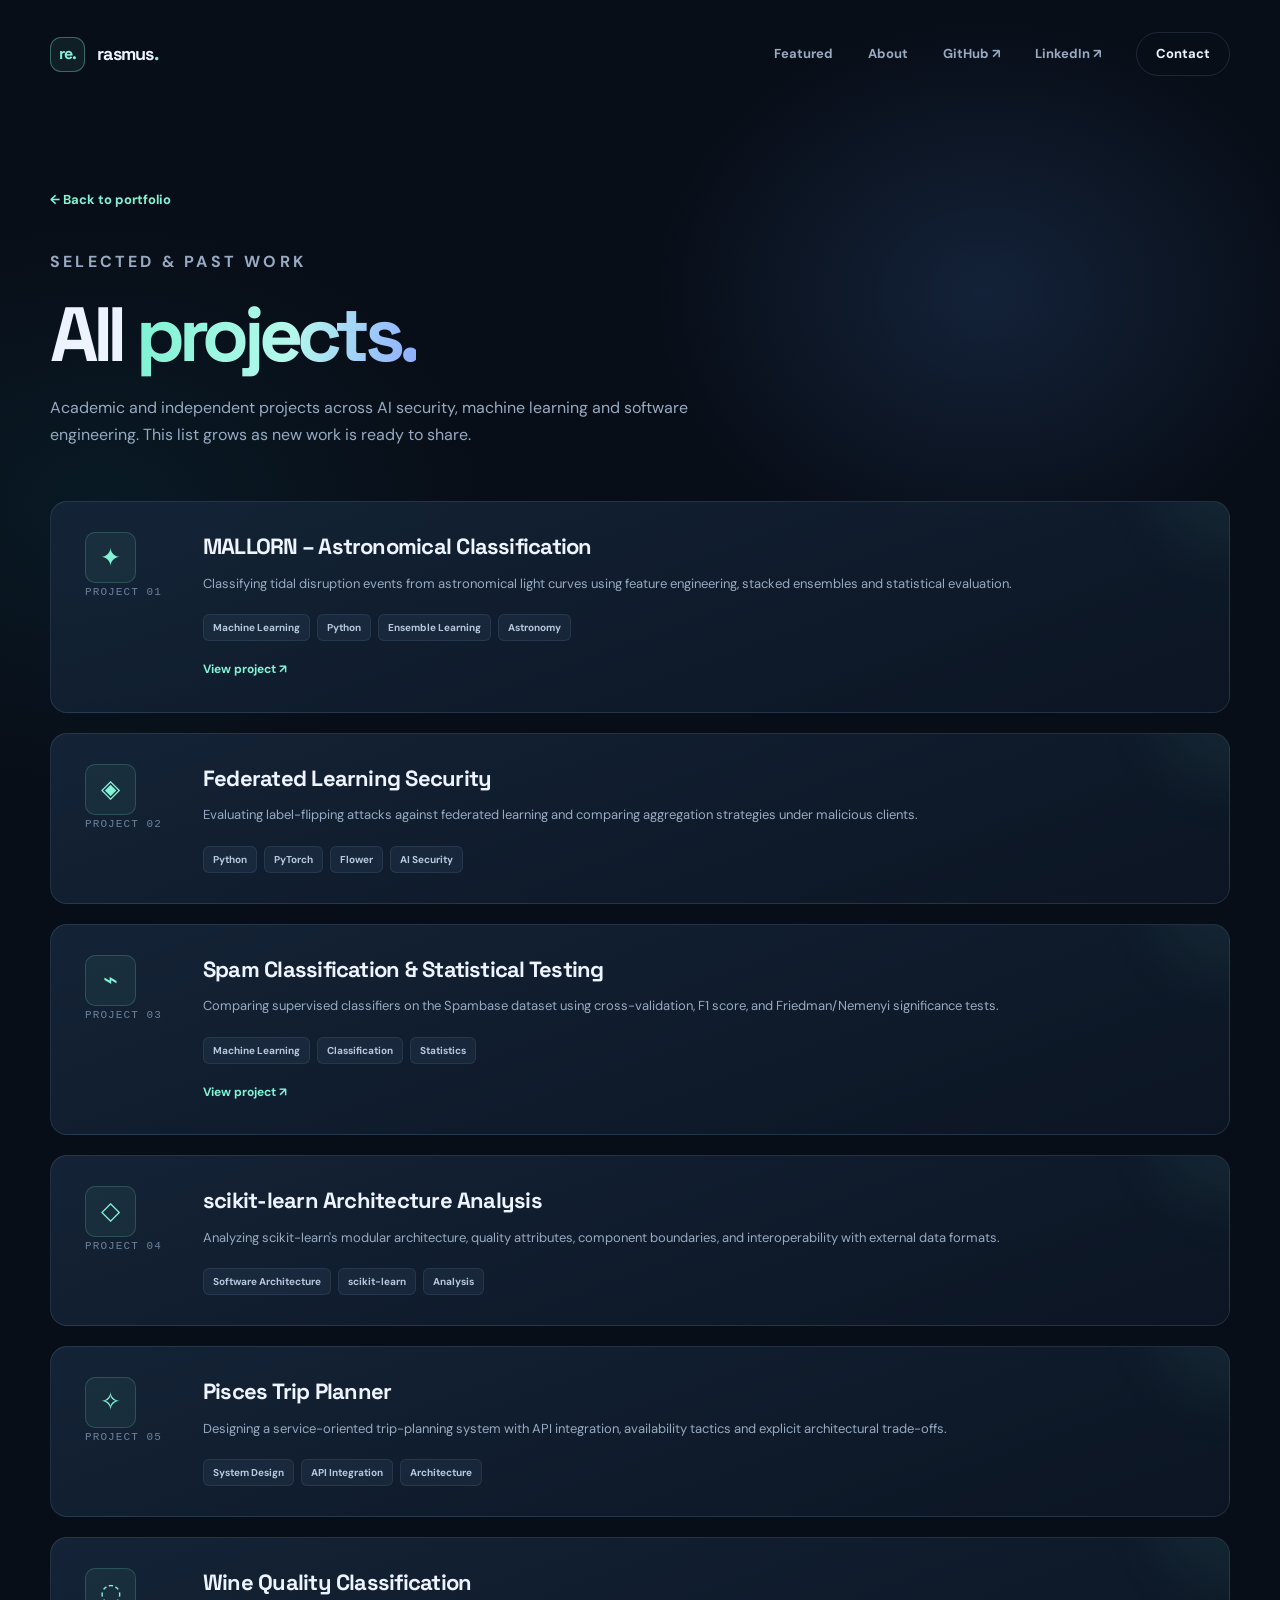
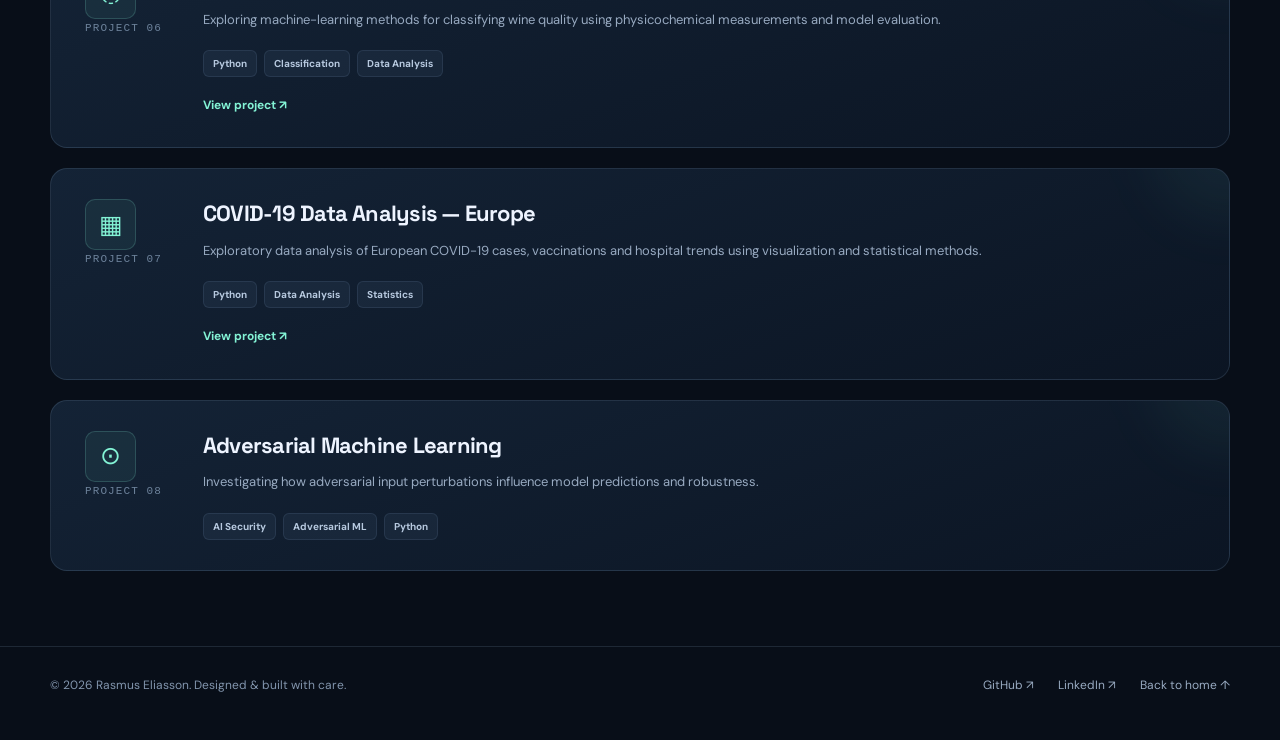
==== projects.html @ 28955340 "portfolio page" ====
<!DOCTYPE html>
<html lang="en">
<head>
  <meta charset="UTF-8" />
  <meta name="viewport" content="width=device-width, initial-scale=1" />
  <meta name="theme-color" content="#080e18" />
  <meta
    name="description"
    content="All projects by Rasmus Eliasson — machine learning, AI security and software engineering."
  />

  <title>Projects | Rasmus Eliasson</title>

  <link rel="preconnect" href="https://fonts.googleapis.com" />
  <link rel="preconnect" href="https://fonts.gstatic.com" crossorigin />
  <link
    href="https://fonts.googleapis.com/css2?family=DM+Sans:wght@400;500;600;700&family=Space+Grotesk:wght@400;500;600;700&display=swap"
    rel="stylesheet"
  />
  <link rel="stylesheet" href="style.css" />
</head>

<body>
  <div class="ambient" aria-hidden="true"></div>

  <!-- ========== NAVIGATION ========== -->
  <header>
    <nav class="nav container" aria-label="Main navigation">

      <a
        class="brand"
        href="index.html"
        aria-label="Rasmus Eliasson – home"
      >
        <span class="brand-symbol">re.</span>
        <span class="brand-name">rasmus<span>.</span></span>
      </a>

      <div class="nav-links">
        <a class="hide-mobile" href="index.html#projects">
          Featured
        </a>

        <a class="hide-mobile" href="index.html#about">
          About
        </a>

        <!-- GitHub -->
        <a
          href="https://github.com/DreadWoolf"
          target="_blank"
          rel="noopener noreferrer"
        >
          GitHub ↗
        </a>

        <!-- LinkedIn -->
        <a
          href="https://www.linkedin.com/in/rasmus-eliasson/"
          target="_blank"
          rel="noopener noreferrer"
        >
          LinkedIn ↗
        </a>

        <a class="nav-contact" href="index.html#contact">
          Contact
        </a>
      </div>

    </nav>
  </header>

  <!-- ========== MAIN CONTENT ========== -->
  <main class="container">

    <!-- Page introduction -->
    <section
      class="all-projects-hero"
      aria-labelledby="all-projects-title"
    >
      <a class="back-link" href="index.html#projects">
        ← Back to portfolio
      </a>

      <p class="section-kicker" style="margin-top:36px;">
        SELECTED & PAST WORK
      </p>

      <h1 id="all-projects-title">
        All <span class="gradient-name">projects.</span>
      </h1>

      <p>
        Academic and independent projects across AI security,
        machine learning and software engineering.
        This list grows as new work is ready to share.
      </p>
    </section>

    <!-- ========== PROJECT LIST ========== -->
    <!-- Projects are loaded from projects-data.js -->
    <section
      class="all-projects-list"
      id="all-projects-list"
      aria-label="All projects"
    >

      <!-- Fallback if JavaScript fails -->
      <article class="project-card project-full">

        <div class="project-top">
          <span class="project-icon">✦</span>
        </div>

        <div class="project-body">
          <h3>MALLORN – Astronomical Classification</h3>

          <p>
            Machine learning for astronomical event classification.
          </p>

          <a
            class="project-link"
            href="https://github.com/DreadWoolf/Mallorn-Classification"
            target="_blank"
            rel="noopener noreferrer"
          >
            View project ↗
          </a>
        </div>

      </article>
    </section>

  </main>

  <!-- ========== FOOTER ========== -->
  <footer>
    <div class="container footer-content">

      <p>
        © <span id="year">2026</span> Rasmus Eliasson.
        Designed & built with care.
      </p>

      <div class="footer-links">

        <!-- GitHub -->
        <a
          href="https://github.com/DreadWoolf"
          target="_blank"
          rel="noopener noreferrer"
        >
          GitHub ↗
        </a>

        <!-- LinkedIn -->
        <a
          href="https://www.linkedin.com/in/rasmus-eliasson/"
          target="_blank"
          rel="noopener noreferrer"
        >
          LinkedIn ↗
        </a>

        <a href="index.html">
          Back to home ↑
        </a>

      </div>
    </div>
  </footer>

  <!-- ========== JAVASCRIPT ========== -->
  <script src="portfolio-data.js" defer></script>
  <script src="projects-data.js" defer></script>
  <script src="site.js" defer></script>

</body>
</html>
---- style.css ----
:root {
      --bg: #080e18;
      --bg-alt: #0d1623;
      --card: #101c2b;
      --line: rgba(156, 185, 220, .15);
      --text: #eef4ff;
      --muted: #98aac1;
      --accent: #83f3d5;
      --accent2: #8eacff;
      --max-width: 1180px;
    }
    * { box-sizing: border-box; }
    html { scroll-behavior: smooth; scroll-padding-top: 90px; }
    body { margin: 0; color: var(--text); background: var(--bg); font: 16px/1.7 'DM Sans', 'Segoe UI', sans-serif; overflow-x: hidden; }
    a { color: inherit; text-decoration: none; }
    button { font: inherit; }
    ::selection { background: rgba(131,243,213,.28); }
    .ambient { pointer-events:none; position:absolute; inset:0 0 auto 0; height:1050px; z-index:-1; background:radial-gradient(ellipse 460px 380px at 77% 28%,rgba(57,100,165,.23),transparent 72%),radial-gradient(ellipse 530px 390px at 8% 48%,rgba(14,108,124,.12),transparent 72%); }
    .container { width: min(calc(100% - 64px), var(--max-width)); margin: 0 auto; }
    header { position:relative; z-index:10; }
    .nav { display:flex; align-items:center; justify-content:space-between; padding:32px 0; }
    .brand { display:flex; align-items:center; gap:12px; font-family:'Space Grotesk',sans-serif; font-size:18px; font-weight:700; letter-spacing:-.055em; }
    .brand-symbol { display:grid; place-items:center; height:35px; width:35px; border:1px solid rgba(131,243,213,.35); background:rgba(131,243,213,.07); border-radius:11px; color:var(--accent); font-size:16px; }
    .brand .brand-name { letter-spacing:-.04em; }
    .brand .brand-name span { color:var(--accent); }
    .nav-links { display:flex; align-items:center; gap:35px; }
    .nav-links a { font-size:13px; font-weight:700; color:var(--muted); transition:color .2s; }
    .nav-links a:hover, .footer-links a:hover { color:var(--accent); }
    .nav-links .nav-contact { color:var(--text); border:1px solid var(--line); border-radius:50px; padding:10px 19px; }
    .nav-links .nav-contact:hover { border-color:rgba(131,243,213,.5); }
    .hero { min-height:690px; display:grid; grid-template-columns:1.05fr .95fr; align-items:center; gap:56px; padding:56px 0 85px; }
    .eyebrow { display:inline-flex; align-items:center; gap:10px; font-size:11px; font-weight:700; letter-spacing:.19em; text-transform:uppercase; color:var(--accent); }
    .eyebrow-dot { width:7px; height:7px; background:var(--accent); border-radius:50%; box-shadow:0 0 0 5px rgba(131,243,213,.09); }
    h1,h2,h3,p { margin-top:0; }
    h1,h2,h3 { font-family:'Space Grotesk',sans-serif; }
    h1 { margin:29px 0 25px; font-size:clamp(65px,6.6vw,103px); line-height:1.035; letter-spacing:-.075em; font-weight:700; }
    h1 .line { display:block; }
    h1 .gradient-name { background:linear-gradient(100deg,var(--accent) 7%,#b5f9ec 55%,var(--accent2) 100%); -webkit-background-clip:text; background-clip:text; color:transparent; }
    .hero-description { color:var(--muted); font-size:17px; max-width:530px; line-height:1.85; margin-bottom:32px; }
    .hero-description strong { color:#d9e6f5; font-weight:600; }
    .hero-buttons { display:flex; align-items:center; gap:14px; flex-wrap:wrap; }
    .btn { display:inline-flex; align-items:center; justify-content:center; gap:12px; min-height:49px; padding:11px 22px; border-radius:10px; font-size:13px; font-weight:700; transition:transform .2s,background .2s,border-color .2s; }
    .btn:hover { transform:translateY(-2px); }
    .btn-primary { color:#09121a; background:var(--accent); box-shadow:0 8px 28px rgba(131,243,213,.12); }
    .btn-primary:hover { background:#a4ffea; }
    .btn-ghost { border:1px solid var(--line); color:#deebf9; }
    .btn-ghost:hover { border-color:rgba(131,243,213,.5); }
    .btn svg { width:16px; height:16px; }
    .hero-status { display:flex; align-items:center; gap:13px; margin-top:49px; padding-top:24px; border-top:1px solid var(--line); max-width:460px; color:var(--muted); font-size:12px; }
    .status-icon { display:grid; place-items:center; color:var(--accent); font-size:15px; width:30px; height:30px; border:1px solid var(--line); border-radius:50%; }
    .status-text strong { color:#e4eefb; font-weight:600; }
    .hero-art { width:100%; min-height:500px; display:grid; place-items:center; position:relative; isolation:isolate; }
    .art-grid { position:absolute; width:94%; height:94%; inset:3%; border-radius:24px; background-image:linear-gradient(rgba(137,171,210,.055) 1px, transparent 1px),linear-gradient(90deg,rgba(137,171,210,.055) 1px, transparent 1px); background-size:29px 29px; -webkit-mask-image:radial-gradient(ellipse at center,#000 29%,transparent 75%); mask-image:radial-gradient(ellipse at center,#000 29%,transparent 75%); z-index:-1; }
    .ring { position:absolute; border:1px solid rgba(140,181,224,.16); border-radius:50%; aspect-ratio:1; }
    .ring-one { width:92%; max-width:456px; }
    .ring-two { width:72%; max-width:355px; border-style:dashed; border-color:rgba(131,243,213,.16); transform:rotate(-17deg); }
    .ring-three { width:106%; max-width:515px; border-color:rgba(140,181,224,.07); }
    .orbit-point { position:absolute; width:9px; height:9px; background:var(--accent); border-radius:50%; box-shadow:0 0 30px rgba(131,243,213,.6); top:18%; right:19%; }
    .avatar { width:274px; height:274px; position:relative; display:grid; place-items:center; border-radius:50%; background:radial-gradient(circle at 29% 21%,rgba(145,205,255,.28),transparent 49%),linear-gradient(145deg,#1d4055,#162a3c 52%,#10202e); border:1px solid rgba(131,243,213,.28); box-shadow:0 0 0 15px rgba(131,243,213,.025),0 35px 90px rgba(0,0,0,.31),inset 0 0 55px rgba(95,200,200,.06); overflow:hidden; }
    .avatar::before { content:''; position:absolute; width:245px; height:245px; border:1px solid rgba(255,255,255,.06); transform:rotate(25deg); border-radius:48px; }
    .avatar::after { content:''; position:absolute; inset:auto -40% 2%; height:76px; background:radial-gradient(ellipse,rgba(131,243,213,.22),transparent 67%); filter:blur(16px); }
    .avatar-initials { font-family:'Space Grotesk',sans-serif; font-size:105px; line-height:1; letter-spacing:-.14em; padding-right:13px; font-weight:700; color:#ebfff9; text-shadow:0 0 35px rgba(131,243,213,.16); }
    .floating { position:absolute; background:rgba(15,29,44,.91); border:1px solid rgba(153,190,224,.2); border-radius:12px; backdrop-filter:blur(12px); box-shadow:0 15px 35px rgba(1,5,11,.28); }
    .floating-top { top:70px; left:0; padding:13px 17px; display:flex; align-items:center; gap:11px; }
    .floating-bottom { bottom:65px; right:1%; padding:13px 18px; }
    .floating-code { width:31px; height:31px; display:grid; place-items:center; border:1px solid rgba(131,243,213,.2); background:rgba(131,243,213,.08); border-radius:8px; color:var(--accent); font-family:monospace; font-size:15px; }
    .floating b { font-size:11px; letter-spacing:.02em; line-height:1.3; display:block; }
    .floating small { font-size:10px; color:var(--muted); display:block; margin-top:3px; }
    .mini-dots { display:flex; gap:5px; margin-bottom:8px; }
    .mini-dots i { width:6px; height:6px; border-radius:50%; background:var(--accent); opacity:.9; }
    .mini-dots i:nth-child(2) { background:var(--accent2); }
    .mini-dots i:nth-child(3) { background:#dfadf8; }
    section.content-section { padding:87px 0 30px; }
    .section-head { display:flex; align-items:end; justify-content:space-between; gap:24px; margin-bottom:32px; }
    .section-kicker { color:var(--accent); text-transform:uppercase; font-size:11px; letter-spacing:.2em; font-weight:700; margin-bottom:10px; }
    h2 { font-size:clamp(34px,3.6vw,47px); line-height:1.18; letter-spacing:-.06em; margin-bottom:0; }
    .section-description { color:var(--muted); max-width:340px; font-size:13px; line-height:1.8; margin-bottom:3px; }
    .project-grid { display:grid; grid-template-columns:repeat(2,minmax(0,1fr)); gap:18px; }
    .project-card { position:relative; padding:29px 29px 26px; min-height:277px; border:1px solid var(--line); border-radius:17px; background:linear-gradient(160deg,rgba(21,37,56,.94),rgba(12,22,36,.95)); overflow:hidden; transition:transform .25s,border-color .25s; }
    .project-card:hover { transform:translateY(-5px); border-color:rgba(131,243,213,.43); }
    .project-card::after { content:''; position:absolute; border-radius:50%; width:150px; height:150px; top:-100px; right:-75px; filter:blur(30px); background:rgba(131,243,213,.055); }
    .project-top { display:flex; align-items:center; justify-content:space-between; margin-bottom:21px; }
    .project-icon { display:grid; place-items:center; width:40px; height:40px; border:1px solid rgba(131,243,213,.18); border-radius:10px; background:rgba(131,243,213,.06); color:var(--accent); font-size:21px; }
    .project-number { color:#6d829b; font-size:11px; letter-spacing:.1em; font-family:monospace; }
    .project-card h3 { font-size:22px; line-height:1.35; letter-spacing:-.035em; margin:0 0 11px; }
    .project-card p { color:var(--muted); font-size:13px; line-height:1.8; max-width:440px; min-height:66px; margin:0 0 18px; }
    .tags { display:flex; flex-wrap:wrap; gap:7px; }
    .tag { color:#b7c9df; background:rgba(140,173,215,.075); border:1px solid rgba(140,173,215,.12); border-radius:6px; padding:4px 9px; font-size:10px; font-weight:700; }
    .project-note { margin:20px 0 0; text-align:right; color:#8296ae; font-size:12px; }
    .project-note a { color:var(--accent); text-decoration:underline; text-decoration-color:rgba(131,243,213,.4); text-underline-offset:4px; }
    .about-grid { display:grid; grid-template-columns:1fr 1fr; gap:80px; }
    .about-grid p { color:var(--muted); font-size:15px; line-height:1.9; margin:22px 0 20px; }
    .about-grid strong { color:#e5f1ff; }
    .skill-title { display:block; font-size:12px; font-weight:700; letter-spacing:.05em; margin:30px 0 12px; }
    .timeline { margin-top:23px; border-left:1px solid rgba(131,243,213,.24); padding:5px 0 0 22px; }
    .timeline-item { position:relative; padding-bottom:25px; }
    .timeline-item::before { content:''; position:absolute; width:8px; height:8px; background:var(--accent); border-radius:50%; top:7px; left:-27px; box-shadow:0 0 0 4px var(--bg); }
    .timeline-item small { display:block; font-size:11px; letter-spacing:.06em; color:var(--accent); margin-bottom:6px; }
    .timeline-item h3 { margin-bottom:3px; font-size:17px; letter-spacing:-.025em; }
    .timeline-item p { font-size:12px; margin:0; line-height:1.75; }
    .contact-panel { margin:87px 0 80px; padding:56px 60px; border:1px solid rgba(131,243,213,.18); background:radial-gradient(ellipse at 96% 4%,rgba(131,243,213,.13),transparent 39%),linear-gradient(120deg,#102333,#0d1726); border-radius:22px; display:flex; justify-content:space-between; align-items:center; gap:35px; }
    .contact-panel h2 { margin:7px 0 12px; font-size:clamp(29px,3.3vw,41px); }
    .contact-panel p { font-size:13px; color:var(--muted); margin:0; max-width:580px; }
    footer { border-top:1px solid var(--line); padding:28px 0 45px; }
    .footer-content { display:flex; align-items:center; justify-content:space-between; gap:20px; }
    footer p { font-size:12px; color:#8295ad; margin:0; }
    .footer-links { display:flex; gap:24px; font-size:12px; color:var(--muted); }

    /* ---------------------------------------------------------------
       PERSONAL SKILL SOLAR SYSTEM
       -- Change the colors, names and orbital speeds to personalize it.
       -- A file called profile.jpg beside this HTML becomes the sun photo.
       --------------------------------------------------------------- */
    .hero-art { min-height:575px; overflow:visible; }
    .hero-art .art-grid { opacity:.65; }
    .star-field { position:absolute; inset:0; pointer-events:none; background-image:radial-gradient(2px 2px at 8% 16%,#b5cee8 94%,transparent),radial-gradient(2px 2px at 90% 24%,#9dc7de 95%,transparent),radial-gradient(1px 1px at 23% 80%,#bdd5ff 95%,transparent),radial-gradient(2px 2px at 70% 91%,#8ff3d7 95%,transparent),radial-gradient(1px 1px at 55% 12%,#d4ddff 95%,transparent),radial-gradient(1px 1px at 15% 52%,#bfe7ee 95%,transparent); opacity:.65; }
    .solar-scene { position:relative; width:min(100%,540px); aspect-ratio:1; display:grid; place-items:center; isolation:isolate; }
    .solar-scene::before { content:''; position:absolute; inset:16%; border-radius:50%; background:radial-gradient(circle,rgba(96,236,203,.085),rgba(76,112,170,.035) 47%,transparent 72%); filter:blur(7px); z-index:-1; }
    .orbit-ring { position:absolute; left:50%; top:50%; transform:translate(-50%,-50%); border:1px solid rgba(142,185,222,.20); border-radius:50%; aspect-ratio:1; pointer-events:none; }
    .orbit-ring-one { width:58%; border-style:dashed; border-color:rgba(130,242,213,.22); }
    .orbit-ring-two { width:77%; border-color:rgba(140,181,224,.19); }
    .orbit-ring-three { width:97%; border-color:rgba(140,181,224,.13); }
    .orbit-ring::after { content:''; width:3px; height:3px; border-radius:50%; background:#a5bbd4; box-shadow:0 0 9px rgba(166,210,249,.4); position:absolute; top:15%; left:15%; }
    .sun { position:absolute; width:30%; aspect-ratio:1; display:grid; place-items:center; z-index:2; }
    .sun-aura { position:absolute; inset:-26%; border-radius:50%; background:radial-gradient(circle,rgba(125,255,220,.16) 0%,rgba(85,180,190,.07) 48%,transparent 72%); animation:solar-breathe 5s ease-in-out infinite; pointer-events:none; }
    .sun-photo { position:absolute; inset:2%; display:grid; place-items:center; overflow:hidden; border-radius:50%; border:2px solid rgba(153,255,228,.55); background:radial-gradient(circle at 30% 20%,rgba(165,222,255,.3),transparent 56%),linear-gradient(135deg,#1c4c63,#122a3c 58%,#0b1825); box-shadow:0 0 0 8px rgba(122,234,207,.045),0 0 60px rgba(111,231,199,.24),inset 0 0 20px rgba(157,235,215,.07); }
    .sun-photo::after { content:''; position:absolute; inset:0; border-radius:50%; background:linear-gradient(135deg,rgba(255,255,255,.07),transparent 55%); pointer-events:none; }
    .sun-photo img { width:100%; height:100%; object-fit:cover; object-position:center 30%; }
    .sun-photo img[hidden] { display:none; }
    .sun .avatar-initials { font-size:clamp(36px,4.4vw,66px); letter-spacing:-.13em; padding-right:7px; line-height:1; font-weight:700; color:#e8fff7; text-shadow:0 0 28px rgba(131,243,213,.25); }
    .sun-name { position:absolute; top:calc(100% + 11px); font-size:9px; letter-spacing:.37em; font-weight:800; color:#b6d8df; white-space:nowrap; }
    .sun-dot { font-size:5px; margin:0 3px; vertical-align:middle; color:var(--accent); }
    .planet-arm { position:absolute; left:50%; top:50%; width:var(--radius); height:0; z-index:3; transform-origin:0 0; animation:planet-orbit var(--duration) linear infinite; }
    .orbit-inner { --radius:29%; }
    .orbit-middle { --radius:38.5%; }
    .orbit-outer { --radius:48.5%; }
    .planet-anchor { position:absolute; left:100%; top:0; transform:translate(-50%,-50%); }
    .planet-stabilizer { animation:planet-counter-orbit var(--duration) linear infinite; }
    .planet { appearance:none; display:flex; flex-direction:column; align-items:center; gap:5px; min-width:78px; padding:0; border:0; background:transparent; cursor:pointer; color:#dceaf5; }
    .planet-globe { width:39px; height:39px; display:grid; place-items:center; border-radius:50%; border:1px solid color-mix(in srgb,var(--planet-hue) 70%,transparent); background:radial-gradient(circle at 30% 22%,color-mix(in srgb,var(--planet-hue) 65%,#fff 4%),color-mix(in srgb,var(--planet-hue) 36%,#162838 64%)); color:#101c2d; font:800 12px/1 'Space Grotesk',sans-serif; box-shadow:inset -5px -8px 11px rgba(7,14,33,.33),0 0 23px color-mix(in srgb,var(--planet-hue) 22%,transparent); transition:transform .2s,box-shadow .2s; }
    .planet-label { max-width:112px; background:rgba(9,19,33,.85); color:#c9d9e8; border:1px solid rgba(148,186,216,.19); border-radius:999px; padding:3px 9px; font-size:9px; line-height:1.35; font-weight:700; white-space:nowrap; backdrop-filter:blur(8px); }
    .planet:is(:hover,:focus-visible,.is-active) .planet-globe { transform:scale(1.16); box-shadow:0 0 26px color-mix(in srgb,var(--planet-hue) 52%,transparent),inset -5px -8px 11px rgba(7,14,33,.27); }
    .planet:is(:hover,:focus-visible,.is-active) .planet-label { color:var(--accent); border-color:rgba(131,243,213,.6); }
    .planet:focus-visible { outline:2px solid var(--accent); outline-offset:6px; border-radius:20px; }
    .solar-scene:is(:hover,:focus-within) .planet-arm,.solar-scene:is(:hover,:focus-within) .planet-stabilizer { animation-play-state:paused; }
    .system-detail { position:absolute; z-index:7; bottom:-25px; left:50%; transform:translateX(-50%); display:flex; align-items:center; justify-content:center; gap:12px; width:min(88%,340px); min-height:62px; padding:10px 16px; border:1px solid rgba(146,187,218,.23); background:rgba(10,23,37,.88); backdrop-filter:blur(16px); border-radius:13px; box-shadow:0 14px 40px rgba(0,0,0,.14); }
    .system-detail-indicator { flex:none; width:8px; height:8px; border-radius:50%; background:var(--accent); box-shadow:0 0 14px rgba(131,243,213,.52); }
    .system-detail strong { display:block; color:#ecf7ff; font-size:11px; font-weight:750; line-height:1.3; }
    .system-detail span:not(.system-detail-indicator) { display:block; margin-top:3px; font-size:10px; line-height:1.45; color:var(--muted); }
    @keyframes planet-orbit { from { transform:rotate(var(--angle)); } to { transform:rotate(calc(var(--angle) + 360deg)); } }
    @keyframes planet-counter-orbit { from { transform:rotate(calc(-1 * var(--angle))); } to { transform:rotate(calc(-1 * var(--angle) - 360deg)); } }
    @keyframes solar-breathe { 0%,100% { opacity:.8;transform:scale(.94); } 50% { opacity:1;transform:scale(1.12); } }
    @media(max-width:1050px) { .hero-art { min-height:500px; } .solar-scene { width:min(100%,490px); } }
    @media(max-width:800px) { .hero-art { min-height:550px; } .solar-scene { width:min(100%,510px); } }
    @media(max-width:590px) { .hero-art { min-height:400px; } .solar-scene { width:min(100%,385px); } .planet-globe { width:30px; height:30px; font-size:10px; } .planet-label { font-size:8px; padding:2px 6px; } .planet { min-width:69px; gap:3px; } .sun .avatar-initials { font-size:42px; } .sun-name { font-size:7px; } .system-detail { bottom:-19px; min-height:57px; width:88%; } }
    @media(max-width:375px) { .planet-label { font-size:7px; } .hero-art { min-height:375px; } }
    @media(prefers-reduced-motion:reduce) { .planet-arm,.planet-stabilizer,.sun-aura { animation:none !important; } .planet-arm { transform:rotate(var(--angle)); } .planet-stabilizer { transform:rotate(calc(-1 * var(--angle))); } }
    @media(max-width:1050px) { .hero { gap:25px; } .floating-top { left:-15px; } .hero-art { min-height:440px; } .avatar { width:235px; height:235px; } .avatar-initials { font-size:90px; } }
    @media(max-width:800px) { .nav-links { gap:18px; } .hero { grid-template-columns:1fr; padding:55px 0 60px; gap:20px; } .hero-art { min-height:430px; max-width:530px; width:100%; justify-self:center; } h1 { font-size:clamp(65px,12vw,91px); } .hero-description { max-width:620px; } .about-grid { gap:40px; } .contact-panel { padding:36px; } }
    @media(max-width:590px) { .container { width:min(calc(100% - 38px),var(--max-width)); } .nav { padding:22px 0; } .brand { font-size:15px; } .nav-links { gap:15px; } .nav-links a { font-size:11px; } .nav-links .hide-mobile { display:none; } .nav-links .nav-contact { padding:8px 11px; } .hero { padding:42px 0 46px; } .eyebrow { letter-spacing:.12em; font-size:10px; } h1 { font-size:clamp(59px,14vw,80px); margin-top:20px; } .hero-description { font-size:15px; } .hero-status { margin-top:31px; } .hero-art { min-height:365px; } .avatar { width:215px; height:215px; } .avatar-initials { font-size:80px; } .ring-one { width:94%; } .floating-top { top:35px; left:2px; } .floating-bottom { bottom:30px; right:0; } section.content-section { padding-top:65px; } .section-head { display:block; } .section-description { margin-top:14px; } .project-grid,.about-grid { grid-template-columns:1fr; gap:15px; } .about-grid { gap:34px; } .project-card { min-height:unset; } .contact-panel { display:block; margin:70px 0 45px; padding:33px 24px; } .contact-panel .btn { margin-top:23px; } .footer-content { align-items:flex-start; flex-direction:column; gap:12px; } }
    @media(prefers-reduced-motion:reduce) { html { scroll-behavior:auto; } *,*::before,*::after { transition:none !important; animation:none !important; } }
    /* Keep enough height for the orbit layout after the general breakpoints. */
    @media(max-width:1050px) and (min-width:801px) { .hero-art { min-height:500px; } }
    @media(max-width:800px) and (min-width:591px) { .hero-art { min-height:550px; } }
    @media(max-width:590px) { .hero-art { min-height:400px; } }
    @media(max-width:375px) { .hero-art { min-height:375px; } }


    /* ================================================================
       USER CUSTOMIZATION: layout & gallery (original theme retained)
       ================================================================ */
    .hero-art { padding-bottom:100px; }
    /* Keep the info card OUTSIDE the full orbital path, not over planets. */
    .system-detail { bottom:-90px; }
    .sun-name { letter-spacing:.18em; }

    /* Four featured projects at once; preserve the original project-card styling. */
    .project-action-area { display:flex; align-items:center; justify-content:flex-end; }
    .view-all { display:inline-flex; gap:10px; align-items:center; color:var(--accent); font-weight:700; font-size:13px; transition:color .2s; }
    .view-all:hover { color:#b5ffed; }
    .view-all:focus-visible { outline:2px solid var(--accent); outline-offset:3px; }
    .featured-projects { grid-template-columns:repeat(2,minmax(0,1fr)); gap:18px; }
    .featured-projects .project-card { min-width:0; }
    .project-link { display:inline-block; color:var(--accent); margin-top:18px; font-size:12px; font-weight:700; }
    .project-link:hover { text-decoration:underline; text-underline-offset:4px; }
    .experience-subhead { color:var(--text); font:700 19px/1.35 'Space Grotesk',sans-serif; letter-spacing:-.025em; margin:15px 0 8px; }
    .experience-intro { color:var(--muted); font-size:13px; line-height:1.85; margin:0 0 12px; }
    .experience-timeline { margin-top:18px; }
    .experience-timeline .timeline-item:last-child { padding-bottom:4px; }

    /* Standalone projects page: same palette, background and project cards. */
    .all-projects-hero { padding:77px 0 37px; max-width:780px; }
    .all-projects-hero h1 { font-size:clamp(54px,6vw,83px); margin:20px 0 19px; }
    .all-projects-hero p { max-width:650px; font-size:16px; color:var(--muted); }
    .all-projects-list { display:grid; grid-template-columns:1fr; gap:20px; padding-bottom:75px; }
    .project-full { min-height:0; display:grid; grid-template-columns:96px minmax(0,1fr); gap:22px; padding:30px 34px; }
    .project-full .project-top { display:block; margin:0; }
    .project-full .project-icon { width:51px; height:51px; font-size:25px; }
    .project-full .project-number { display:block; margin-bottom:10px; white-space:nowrap; }
    .project-full h3 { margin-bottom:10px; }
    .project-full p { min-height:unset; max-width:890px; margin-bottom:19px; }
    .back-link { color:var(--accent); font-size:13px; font-weight:700; }
    .back-link:hover { text-decoration:underline; }
    @media(max-width:590px) {
      .hero-art { padding-bottom:89px; }
      .system-detail { bottom:-76px; }
      .project-action-area { justify-content:flex-start; margin-top:17px; }
      .featured-projects { grid-template-columns:1fr; }
      .all-projects-hero { padding-top:44px; }
      .all-projects-list { gap:15px; }
      .project-full { grid-template-columns:1fr; padding:24px; gap:12px; }
      .project-full .project-top { display:flex; align-items:center; justify-content:space-between; }
    }
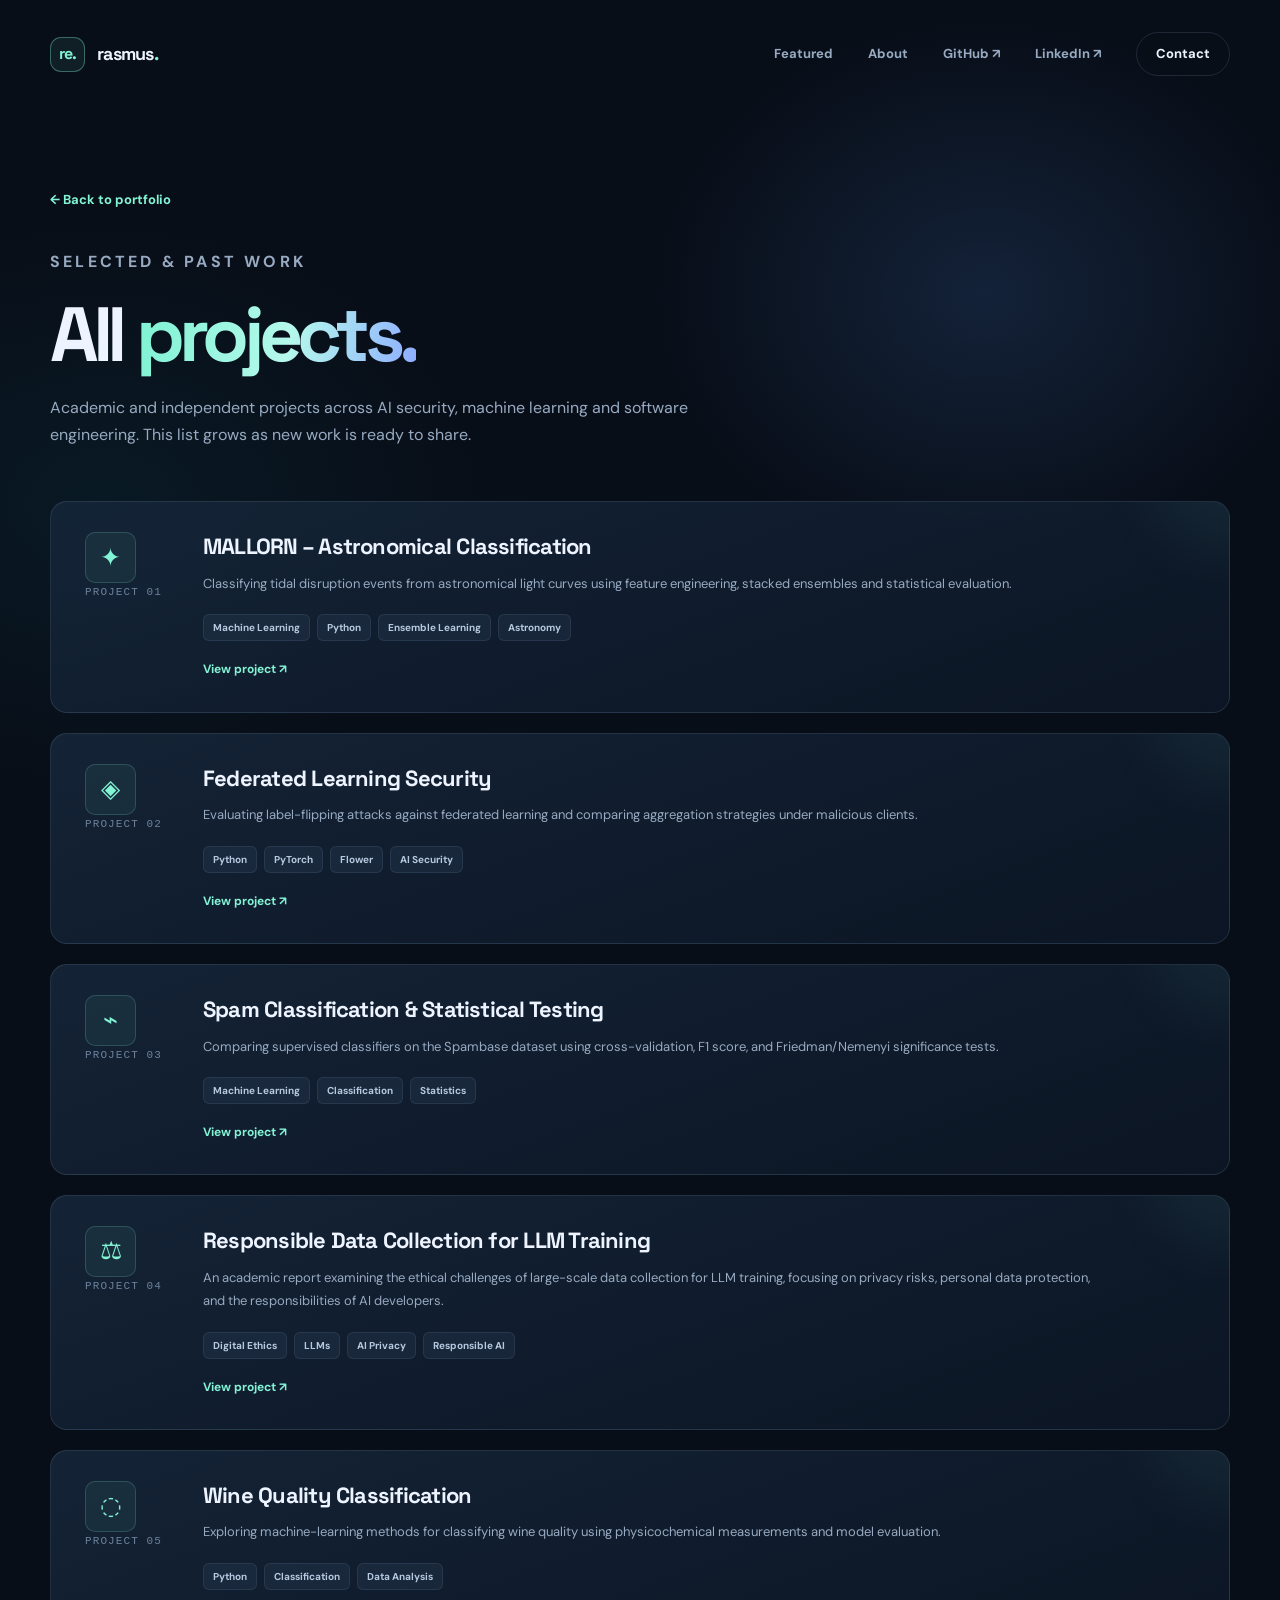
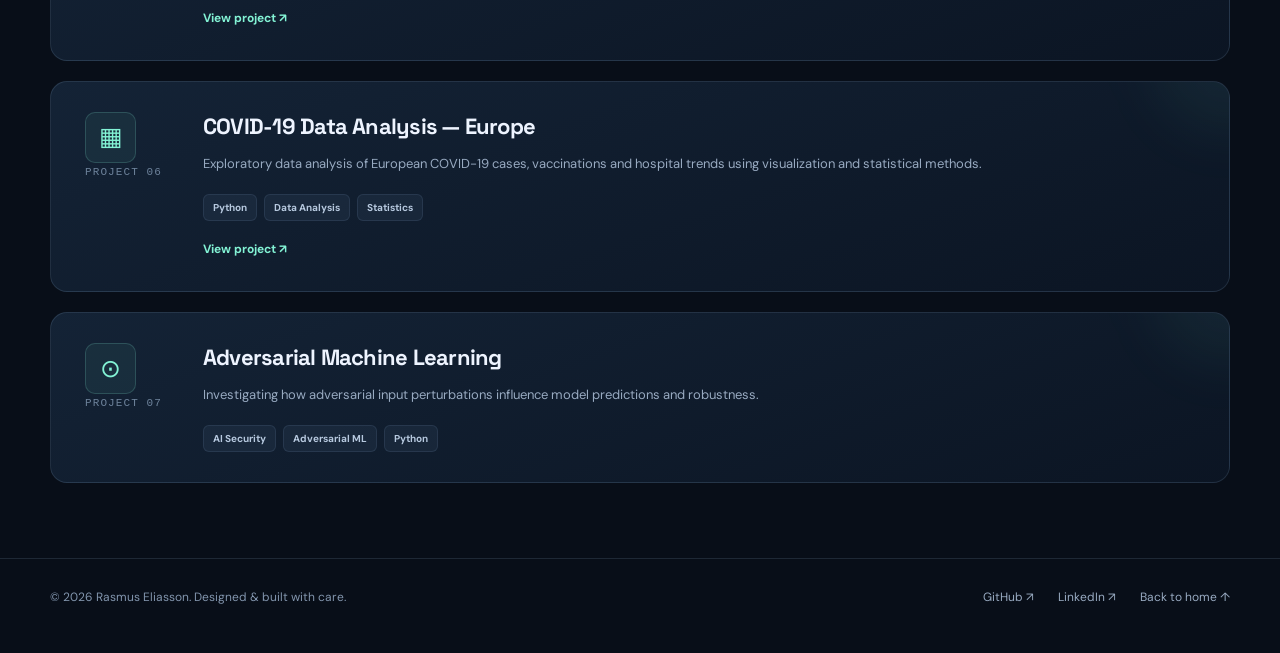
==== commit 0f4cf406: "added favicon" ====
--- a/projects.html
+++ b/projects.html
@@ -11,6 +11,7 @@
   />
 
   <title>Projects | Rasmus Eliasson</title>
+  <link rel="icon" type="image/png" href="favicon.png">
 
   <link rel="preconnect" href="https://fonts.googleapis.com" />
   <link rel="preconnect" href="https://fonts.gstatic.com" crossorigin />
